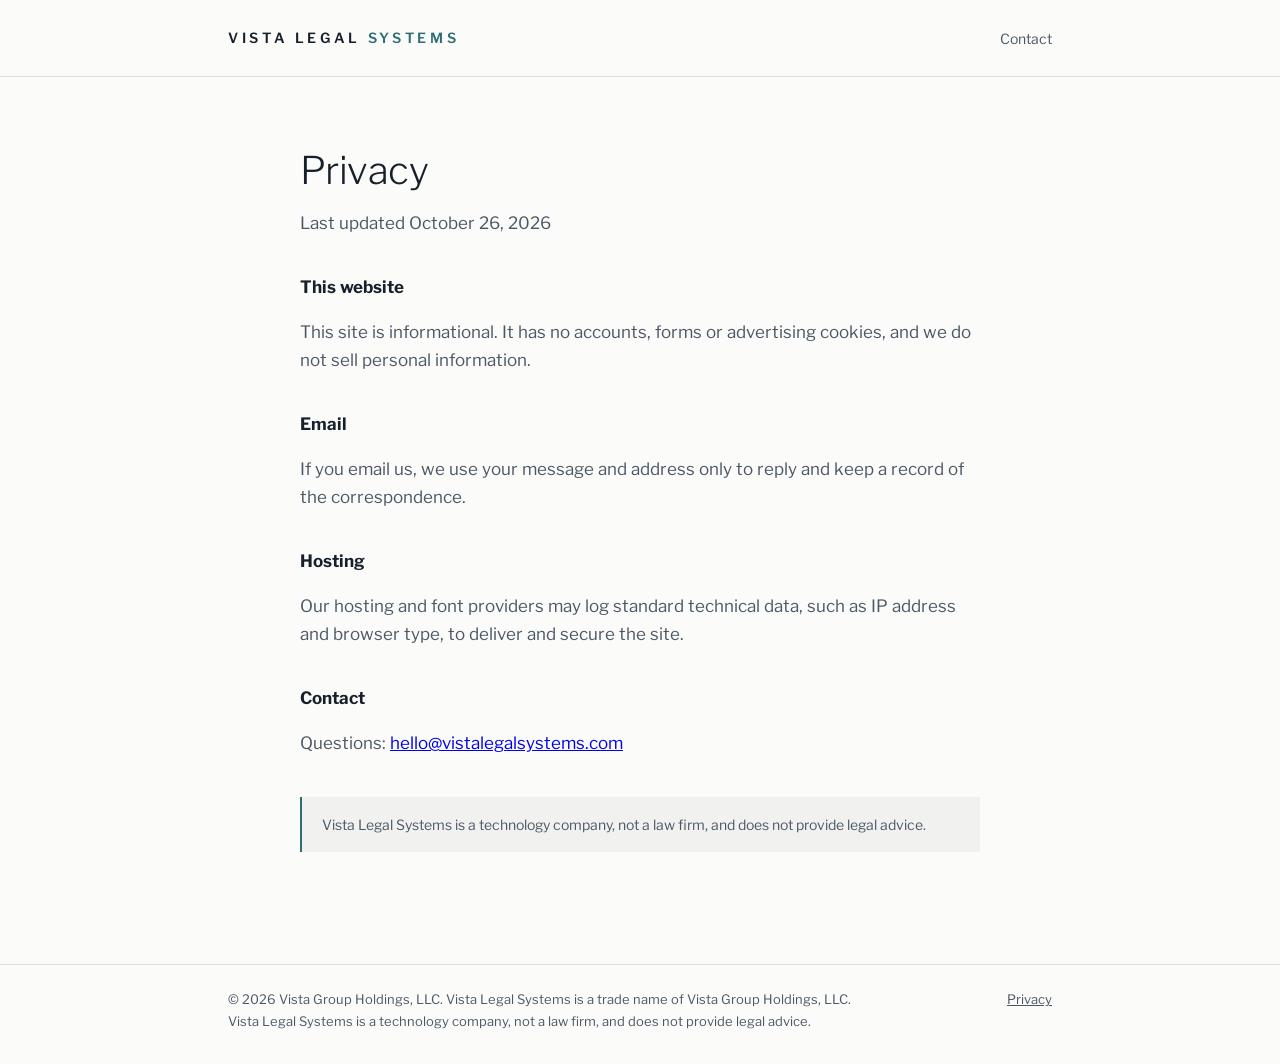
==== privacy.html @ 86092cef "Initial site" ====
<!doctype html><html lang="en"><head><meta charset="utf-8"><meta name="viewport" content="width=device-width,initial-scale=1">
<link rel="icon" href="/favicon.svg" type="image/svg+xml"><link rel="icon" href="/favicon-32.png" sizes="32x32"><link rel="apple-touch-icon" href="/apple-touch-icon.png">
<link rel="preconnect" href="https://fonts.googleapis.com"><link rel="preconnect" href="https://fonts.gstatic.com" crossorigin>
<link href="https://fonts.googleapis.com/css2?family=Libre+Franklin:wght@300;400;600&display=swap" rel="stylesheet"><link rel="stylesheet" href="/style.css"><meta name="theme-color" content="#16202b">
<title>Privacy | Vista Legal Systems</title><meta name="description" content="Privacy notice for vistalegalsystems.com."><link rel="canonical" href="https://vistalegalsystems.com/privacy.html">
</head><body><header><div class="wrap"><a class="mark" href="/">VISTA LEGAL <span>SYSTEMS</span></a><nav><a href="mailto:hello@vistalegalsystems.com">Contact</a></nav></div></header>
<main class="wrap doc"><h1>Privacy</h1><p>Last updated October 26, 2026</p>
<h2>This website</h2><p>This site is informational. It has no accounts, forms or advertising cookies, and we do not sell personal information.</p>
<h2>Email</h2><p>If you email us, we use your message and address only to reply and keep a record of the correspondence.</p>
<h2>Hosting</h2><p>Our hosting and font providers may log standard technical data, such as IP address and browser type, to deliver and secure the site.</p>
<h2>Contact</h2><p>Questions: <a href="mailto:hello@vistalegalsystems.com">hello@vistalegalsystems.com</a></p>
<p class="notice" style="margin-top:40px">Vista Legal Systems is a technology company, not a law firm, and does not provide legal advice.</p></main><footer><div class="wrap"><span>© 2026 Vista Group Holdings, LLC. Vista Legal Systems is a trade name of Vista Group Holdings, LLC.<br>Vista Legal Systems is a technology company, not a law firm, and does not provide legal advice.</span><span><a href="/privacy.html">Privacy</a></span></div></footer></body></html>
---- style.css ----
:root{--ink:#16202b;--slate:#4a5866;--line:#d9dde1;--bg:#fbfbf9;--accent:#2f6f73}
*{box-sizing:border-box}html{-webkit-text-size-adjust:100%}
body{margin:0;background:var(--bg);color:var(--ink);font:17px/1.65 "Libre Franklin",system-ui,-apple-system,"Segoe UI",sans-serif}
.wrap{max-width:880px;margin:0 auto;padding:0 28px}
header{border-bottom:1px solid var(--line)}
header .wrap{display:flex;align-items:center;justify-content:space-between;height:76px}
.mark{font-weight:600;letter-spacing:.26em;font-size:14px;color:var(--ink);text-decoration:none}
.mark span{color:var(--accent)}
nav a{color:var(--slate);text-decoration:none;font-size:14px}nav a:hover{color:var(--ink)}
.hero{padding:112px 0 88px}
.eyebrow{font-size:12px;letter-spacing:.2em;text-transform:uppercase;color:var(--accent);margin:0 0 22px}
h1{font-weight:300;font-size:clamp(34px,5.4vw,54px);line-height:1.12;letter-spacing:-.015em;margin:0 0 26px;max-width:15ch}
.lede{color:var(--slate);font-size:19px;max-width:36em;margin:0}
.points{border-top:1px solid var(--line);display:grid;grid-template-columns:repeat(3,1fr);gap:40px;padding:56px 0 72px}
.points h2{font-size:15px;font-weight:600;margin:0 0 10px}
.points p{margin:0;color:var(--slate);font-size:15px}
.points .n{display:block;width:24px;height:1px;background:var(--accent);margin-bottom:20px}
.contact{border-top:1px solid var(--line);padding:56px 0 64px}
.contact p{margin:0 0 6px;color:var(--slate)}.contact a{color:var(--ink);font-size:20px;text-decoration:none;border-bottom:1px solid var(--accent)}
.notice{font-size:14px;color:var(--slate);background:#f1f2f0;border-left:2px solid var(--accent);padding:16px 20px;margin:0 0 72px}
footer{border-top:1px solid var(--line);font-size:13px;color:var(--slate)}
footer .wrap{display:flex;justify-content:space-between;gap:24px;padding-top:24px;padding-bottom:32px}footer a{color:var(--slate)}
.doc{padding:72px 0 40px;max-width:40em}.doc h1{font-size:38px;margin-bottom:12px}.doc h2{font-size:17px;margin:36px 0 8px}.doc p{color:var(--slate)}
@media(max-width:720px){.hero{padding:72px 0 56px}.points{grid-template-columns:1fr;gap:32px}.mark{font-size:12px;letter-spacing:.2em}footer .wrap{flex-direction:column;gap:8px}}
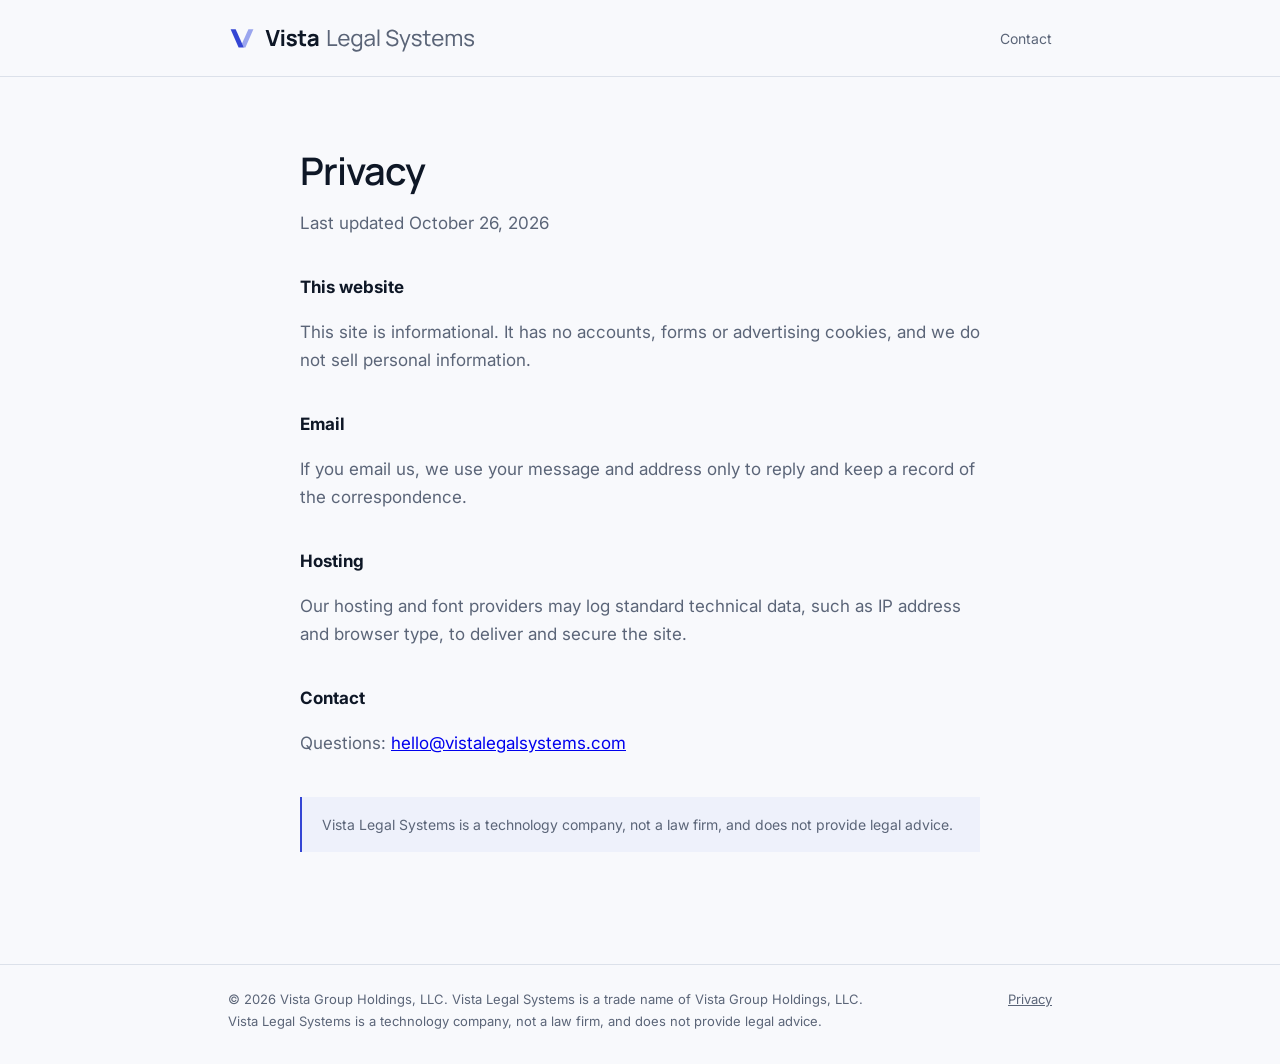
==== commit 8ea8e75b: "Apply Vista Legal Systems brand: logo, favicons, OG image, palette, Manrope/Inter" ====
--- a/privacy.html
+++ b/privacy.html
@@ -1,9 +1,9 @@
 <!doctype html><html lang="en"><head><meta charset="utf-8"><meta name="viewport" content="width=device-width,initial-scale=1">
-<link rel="icon" href="/favicon.svg" type="image/svg+xml"><link rel="icon" href="/favicon-32.png" sizes="32x32"><link rel="apple-touch-icon" href="/apple-touch-icon.png">
+<link rel="icon" href="/favicon.ico" sizes="48x48"><link rel="icon" href="/favicon.svg" type="image/svg+xml"><link rel="icon" href="/favicon-32x32.png" sizes="32x32" type="image/png"><link rel="apple-touch-icon" sizes="180x180" href="/apple-touch-icon.png"><link rel="manifest" href="/site.webmanifest">
 <link rel="preconnect" href="https://fonts.googleapis.com"><link rel="preconnect" href="https://fonts.gstatic.com" crossorigin>
-<link href="https://fonts.googleapis.com/css2?family=Libre+Franklin:wght@300;400;600&display=swap" rel="stylesheet"><link rel="stylesheet" href="/style.css"><meta name="theme-color" content="#16202b">
+<link href="https://fonts.googleapis.com/css2?family=Inter:wght@300;400;500;600&family=Manrope:wght@500;600;700&display=swap" rel="stylesheet"><link rel="stylesheet" href="/style.css"><meta name="theme-color" content="#3446D4">
 <title>Privacy | Vista Legal Systems</title><meta name="description" content="Privacy notice for vistalegalsystems.com."><link rel="canonical" href="https://vistalegalsystems.com/privacy.html">
-</head><body><header><div class="wrap"><a class="mark" href="/">VISTA LEGAL <span>SYSTEMS</span></a><nav><a href="mailto:hello@vistalegalsystems.com">Contact</a></nav></div></header>
+</head><body><header><div class="wrap"><a class="mark" href="/" aria-label="Vista Legal Systems home"><img src="/logo.svg" alt="Vista Legal Systems" width="247" height="28"></a><nav><a href="mailto:hello@vistalegalsystems.com">Contact</a></nav></div></header>
 <main class="wrap doc"><h1>Privacy</h1><p>Last updated October 26, 2026</p>
 <h2>This website</h2><p>This site is informational. It has no accounts, forms or advertising cookies, and we do not sell personal information.</p>
 <h2>Email</h2><p>If you email us, we use your message and address only to reply and keep a record of the correspondence.</p>
--- a/style.css
+++ b/style.css
@@ -1,6 +1,6 @@
-:root{--ink:#16202b;--slate:#4a5866;--line:#d9dde1;--bg:#fbfbf9;--accent:#2f6f73}
+:root{--ink:#0E1726;--slate:#5B6578;--line:#DCE1EA;--bg:#F8F9FC;--accent:#3446D4}
 *{box-sizing:border-box}html{-webkit-text-size-adjust:100%}
-body{margin:0;background:var(--bg);color:var(--ink);font:17px/1.65 "Libre Franklin",system-ui,-apple-system,"Segoe UI",sans-serif}
+body{margin:0;background:var(--bg);color:var(--ink);font:17px/1.65 "Inter",system-ui,-apple-system,"Segoe UI",sans-serif}
 .wrap{max-width:880px;margin:0 auto;padding:0 28px}
 header{border-bottom:1px solid var(--line)}
 header .wrap{display:flex;align-items:center;justify-content:space-between;height:76px}
@@ -17,8 +17,10 @@
 .points .n{display:block;width:24px;height:1px;background:var(--accent);margin-bottom:20px}
 .contact{border-top:1px solid var(--line);padding:56px 0 64px}
 .contact p{margin:0 0 6px;color:var(--slate)}.contact a{color:var(--ink);font-size:20px;text-decoration:none;border-bottom:1px solid var(--accent)}
-.notice{font-size:14px;color:var(--slate);background:#f1f2f0;border-left:2px solid var(--accent);padding:16px 20px;margin:0 0 72px}
+.notice{font-size:14px;color:var(--slate);background:#EEF1FB;border-left:2px solid var(--accent);padding:16px 20px;margin:0 0 72px}
 footer{border-top:1px solid var(--line);font-size:13px;color:var(--slate)}
 footer .wrap{display:flex;justify-content:space-between;gap:24px;padding-top:24px;padding-bottom:32px}footer a{color:var(--slate)}
 .doc{padding:72px 0 40px;max-width:40em}.doc h1{font-size:38px;margin-bottom:12px}.doc h2{font-size:17px;margin:36px 0 8px}.doc p{color:var(--slate)}
 @media(max-width:720px){.hero{padding:72px 0 56px}.points{grid-template-columns:1fr;gap:32px}.mark{font-size:12px;letter-spacing:.2em}footer .wrap{flex-direction:column;gap:8px}}
+
+.mark img{display:block;height:28px;width:auto}h1,.points h2,.doc h1{font-family:"Manrope","Inter",system-ui,sans-serif}h1{font-weight:600;letter-spacing:-.025em}@media(max-width:720px){.mark img{height:24px}}
